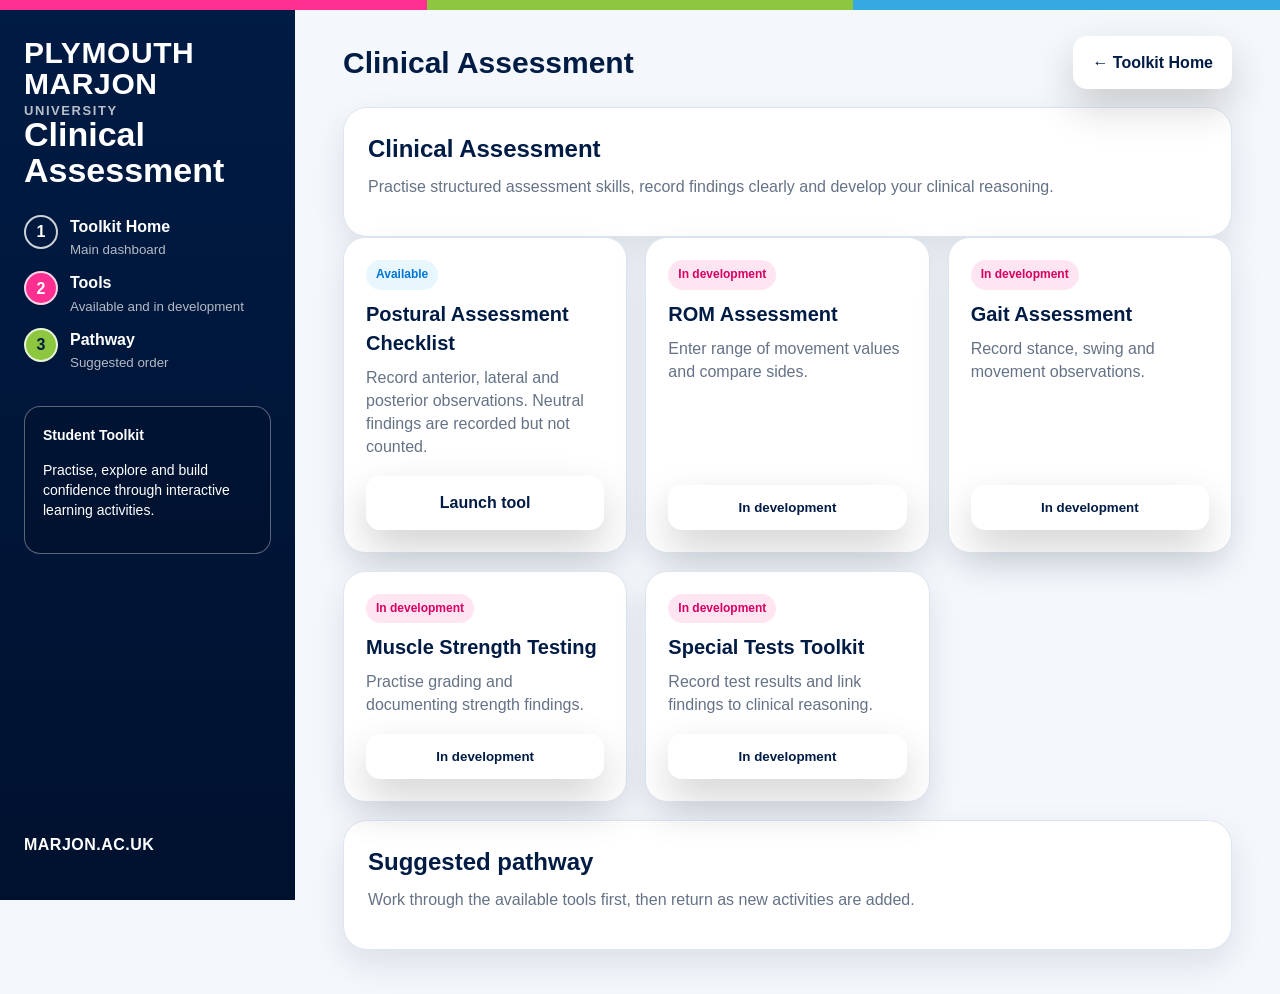
==== assessment/index.html @ 1f9415ce "Initial premium toolkit upload" ====
<!doctype html>
<html lang="en">
<head>
<meta charset="utf-8">
<meta name="viewport" content="width=device-width, initial-scale=1">
<title>Clinical Assessment | Marjon Sport Rehabilitation Toolkit</title>
<link rel="stylesheet" href="../css/styles.css">
</head>
<body>
<div class="accent-bar" aria-hidden="true"><span></span><span></span><span></span></div>
<div class="app-shell">
<aside class="sidebar">
  <div class="logo">PLYMOUTH<br>MARJON<small>UNIVERSITY</small></div>
  <p class="sidebar-title">Clinical<br>Assessment</p>
  <nav class="steps"><a href="../index.html"><span>1</span><div>Toolkit Home<small>Main dashboard</small></div></a>
<a href="#tools"><span>2</span><div>Tools<small>Available and in development</small></div></a>
<a href="#pathway"><span>3</span><div>Pathway<small>Suggested order</small></div></a></nav>
  <section class="about"><strong>Student Toolkit</strong><p>Practise, explore and build confidence through interactive learning activities.</p></section>
  <p class="site">MARJON.AC.UK</p>
</aside>
<main class="content">
  <div class="top-row">
    <h1>Clinical Assessment</h1>
    <div class="toolbar"><a class="button" href="../index.html">← Toolkit Home</a></div>
  </div>
  <section class="card">
    <h2>Clinical Assessment</h2>
    <p>Practise structured assessment skills, record findings clearly and develop your clinical reasoning.</p>
  </section>
  <section id="tools">
    <div class="dashboard-grid"><article class="tool-card">
          <div><span class="status ">Available</span><strong>Postural Assessment Checklist</strong><p>Record anterior, lateral and posterior observations. Neutral findings are recorded but not counted.</p></div>
          <a class="button primary" href="postural-assessment.html">Launch tool</a>
        </article><article class="tool-card">
          <div><span class="status soon">In development</span><strong>ROM Assessment</strong><p>Enter range of movement values and compare sides.</p></div>
          <button class="button" disabled>In development</button>
        </article><article class="tool-card">
          <div><span class="status soon">In development</span><strong>Gait Assessment</strong><p>Record stance, swing and movement observations.</p></div>
          <button class="button" disabled>In development</button>
        </article><article class="tool-card">
          <div><span class="status soon">In development</span><strong>Muscle Strength Testing</strong><p>Practise grading and documenting strength findings.</p></div>
          <button class="button" disabled>In development</button>
        </article><article class="tool-card">
          <div><span class="status soon">In development</span><strong>Special Tests Toolkit</strong><p>Record test results and link findings to clinical reasoning.</p></div>
          <button class="button" disabled>In development</button>
        </article></div>
  </section>
  <section class="card" id="pathway" style="margin-top:18px">
    <h2>Suggested pathway</h2>
    <p>Work through the available tools first, then return as new activities are added.</p>
  </section>
</main>
</div>
</body>
</html>
---- css/styles.css ----
:root{
  --navy:#001B44;
  --navy2:#00112E;
  --pink:#FF2F92;
  --blue:#35A9E1;
  --green:#8DC63F;
  --cyan:#6FE7F2;
  --purple:#8B5CF6;
  --orange:#FF9F1C;
  --bg:#F4F7FB;
  --card:#FFFFFF;
  --ink:#102033;
  --muted:#657286;
  --border:#DDE6F0;
  --shadow:0 24px 70px rgba(0,27,68,.18);
  --soft-shadow:0 14px 34px rgba(0,27,68,.10);
}
*{box-sizing:border-box}
html{scroll-behavior:smooth}
body{margin:0;font-family:Arial,Helvetica,sans-serif;background:var(--bg);color:var(--ink);line-height:1.45}
a{color:inherit}
.accent-bar{height:10px;display:grid;grid-template-columns:1fr 1fr 1fr}
.accent-bar span:nth-child(1){background:var(--pink)}
.accent-bar span:nth-child(2){background:var(--green)}
.accent-bar span:nth-child(3){background:var(--blue)}

.hero{
  min-height:94vh;
  color:white;
  position:relative;
  overflow:hidden;
  background:
    radial-gradient(circle at 15% 20%, rgba(255,47,146,.34), transparent 26%),
    radial-gradient(circle at 80% 22%, rgba(53,169,225,.34), transparent 28%),
    radial-gradient(circle at 65% 85%, rgba(141,198,63,.27), transparent 30%),
    linear-gradient(135deg,var(--navy),var(--navy2));
}
.hero:before{
  content:"";
  position:absolute;
  inset:-30%;
  background:
    linear-gradient(115deg, transparent 35%, rgba(255,255,255,.08), transparent 50%),
    radial-gradient(circle, rgba(255,255,255,.14) 1px, transparent 1px);
  background-size:100% 100%, 34px 34px;
  animation:floatGlow 16s linear infinite;
  opacity:.75;
}
@keyframes floatGlow{
  from{transform:translate3d(0,0,0) rotate(0deg)}
  to{transform:translate3d(3%,2%,0) rotate(6deg)}
}
.hero-inner{position:relative;z-index:1;max-width:1220px;margin:0 auto;padding:34px clamp(18px,4vw,48px) 54px}
.hero-nav{display:flex;justify-content:space-between;gap:18px;align-items:center;margin-bottom:82px}
.logo{font-weight:900;font-size:30px;line-height:1.02;letter-spacing:.02em}
.logo small{display:block;font-size:13px;letter-spacing:.12em;color:rgba(255,255,255,.72);margin-top:5px}
.nav-links{display:flex;gap:10px;flex-wrap:wrap}
.nav-links a{color:white;text-decoration:none;border:1px solid rgba(255,255,255,.28);border-radius:999px;padding:10px 13px;font-weight:800;background:rgba(255,255,255,.08);backdrop-filter:blur(8px)}
.hero-grid{display:grid;grid-template-columns:minmax(0,1.05fr) minmax(330px,.95fr);gap:38px;align-items:center}
.kicker{display:inline-flex;border:1px solid rgba(255,255,255,.25);background:rgba(255,255,255,.10);padding:8px 12px;border-radius:999px;font-weight:900;margin-bottom:18px}
h1{font-size:clamp(44px,7vw,86px);line-height:.96;margin:0;letter-spacing:-.04em}
.hero-copy p{font-size:21px;color:rgba(255,255,255,.82);max-width:680px;margin:20px 0 0}
.hero-actions{display:flex;gap:14px;flex-wrap:wrap;margin-top:30px}
.button{
  display:inline-flex;align-items:center;justify-content:center;gap:8px;
  border-radius:14px;padding:14px 18px;font-weight:900;text-decoration:none;border:1px solid rgba(255,255,255,.35);
  background:white;color:var(--navy);box-shadow:0 18px 42px rgba(0,0,0,.18)
}
.button.secondary{background:rgba(255,255,255,.10);color:white;backdrop-filter:blur(8px)}
.device{
  min-height:480px;border:1px solid rgba(255,255,255,.16);border-radius:34px;
  background:linear-gradient(180deg,rgba(255,255,255,.18),rgba(255,255,255,.07));
  box-shadow:0 30px 90px rgba(0,0,0,.30);backdrop-filter:blur(12px);
  padding:20px;position:relative;overflow:hidden;
}
.device-top{display:flex;gap:8px;margin-bottom:18px}.device-top span{width:11px;height:11px;border-radius:999px;background:white;opacity:.5}
.pulse-card{border:1px solid rgba(255,255,255,.16);border-radius:22px;background:rgba(255,255,255,.10);padding:18px;margin-bottom:14px}
.pulse-card strong{display:block;font-size:17px;margin-bottom:8px}
.metric-row{display:grid;grid-template-columns:1fr 1fr;gap:12px}
.metric{border-radius:18px;padding:16px;background:rgba(255,255,255,.10)}
.metric small{color:rgba(255,255,255,.68);font-weight:900}.metric b{display:block;font-size:30px;margin-top:3px}
.trace{height:120px;border-radius:20px;background:
  linear-gradient(180deg,rgba(255,255,255,.10),rgba(255,255,255,.04)),
  repeating-linear-gradient(90deg,rgba(255,255,255,.08) 0 1px,transparent 1px 38px);
  position:relative;overflow:hidden
}
.trace:after{
  content:"";position:absolute;left:-20%;right:-20%;top:46%;height:4px;border-radius:99px;
  background:linear-gradient(90deg,transparent,var(--green),var(--blue),var(--pink),transparent);
  animation:trace 3s ease-in-out infinite;
}
@keyframes trace{0%,100%{transform:translateY(28px)}50%{transform:translateY(-22px)}}

.main{max-width:1220px;margin:0 auto;padding:46px clamp(18px,4vw,48px)}
.section-head{display:flex;justify-content:space-between;gap:18px;align-items:end;margin-bottom:18px}
.section-head h2{font-size:34px;color:var(--navy);margin:0}
.section-head p{margin:6px 0 0;color:var(--muted);font-size:17px}
.dashboard-grid{display:grid;grid-template-columns:repeat(3,minmax(0,1fr));gap:18px}
.tile{
  position:relative;overflow:hidden;min-height:260px;border-radius:26px;padding:24px;color:white;text-decoration:none;
  box-shadow:var(--soft-shadow);transition:transform .25s ease, box-shadow .25s ease;
  background:linear-gradient(135deg,var(--navy),#102B6F)
}
.tile:hover{transform:translateY(-7px);box-shadow:var(--shadow)}
.tile:after{content:"";position:absolute;width:260px;height:260px;border-radius:50%;right:-90px;top:-90px;background:rgba(255,255,255,.16)}
.tile.pink{background:linear-gradient(135deg,#B5165A,var(--pink))}
.tile.blue{background:linear-gradient(135deg,#006EA3,var(--blue))}
.tile.green{background:linear-gradient(135deg,#477A19,var(--green))}
.tile.purple{background:linear-gradient(135deg,#40216E,var(--purple))}
.tile.orange{background:linear-gradient(135deg,#B65C00,var(--orange))}
.tile.cyan{background:linear-gradient(135deg,#006B78,var(--cyan))}
.tile-content{position:relative;z-index:1;display:flex;flex-direction:column;min-height:212px}
.icon{font-size:46px;margin-bottom:18px}
.tile h3{font-size:28px;line-height:1;margin:0 0 10px}
.tile p{color:rgba(255,255,255,.82);margin:0;font-size:16px}
.tile-footer{margin-top:auto;display:flex;justify-content:space-between;gap:12px;align-items:center}
.badge{display:inline-flex;width:max-content;border-radius:999px;background:rgba(255,255,255,.18);border:1px solid rgba(255,255,255,.28);padding:7px 10px;font-size:12px;font-weight:900}
.launch{font-weight:900}

.cards{display:grid;grid-template-columns:1fr 1fr;gap:18px}
.card{background:white;border:1px solid var(--border);border-radius:24px;padding:24px;box-shadow:var(--soft-shadow)}
.card h2,.card h3{color:var(--navy);margin:0 0 8px}.card p{color:var(--muted);margin:0 0 14px}
.pathway{display:flex;flex-wrap:wrap;gap:8px;margin-top:14px}
.step{border-radius:999px;background:#F1F6FB;border:1px solid var(--border);padding:8px 11px;font-weight:900;color:var(--navy)}
.new-tool{display:flex;justify-content:space-between;gap:18px;align-items:center;border-radius:18px;background:linear-gradient(135deg,#fff,#F6FBFF);border:1px solid var(--border);padding:18px;margin-top:14px}
.new-tool strong{font-size:20px;color:var(--navy)}.new-tool span{color:var(--muted)}
.footer{padding:32px clamp(18px,4vw,48px);text-align:center;color:var(--muted)}

.app-shell{display:grid;grid-template-columns:295px 1fr;min-height:calc(100vh - 10px)}
.sidebar{background:linear-gradient(180deg,var(--navy),#00112E);color:white;padding:28px 24px;position:sticky;top:0;align-self:start;min-height:calc(100vh - 10px)}
.sidebar-title{font-size:34px;line-height:1.05;font-weight:900;margin:0 0 26px}
.steps{display:grid;gap:12px}
.steps a{text-decoration:none;display:flex;gap:12px;align-items:flex-start;color:white;font-weight:800}
.steps a span{width:34px;min-width:34px;height:34px;display:grid;place-items:center;border-radius:999px;border:2px solid rgba(255,255,255,.8)}
.steps small{display:block;margin-top:2px;color:rgba(255,255,255,.7);font-weight:500}
.steps a:nth-child(2) span{background:var(--pink)}
.steps a:nth-child(3) span{background:var(--green);color:var(--navy)}
.steps a:nth-child(4) span{background:var(--blue)}
.steps a:nth-child(5) span{background:var(--pink)}
.steps a:nth-child(6) span{background:var(--green);color:var(--navy)}
.about{margin-top:34px;border:1px solid rgba(255,255,255,.35);background:rgba(0,0,0,.12);border-radius:16px;padding:18px;font-size:14px}
.site{position:absolute;bottom:28px;font-weight:900;letter-spacing:.03em}
.content{max-width:1240px;width:100%;padding:26px clamp(18px,4vw,48px) 44px}
.top-row{display:flex;justify-content:space-between;gap:16px;align-items:center;margin-bottom:18px}
.top-row h1{font-size:30px;color:var(--navy);letter-spacing:0;line-height:1.2}
.toolbar{display:flex;gap:12px}
.tool-card{
  background:white;border:1px solid var(--border);border-radius:22px;padding:22px;box-shadow:var(--soft-shadow);
  display:flex;flex-direction:column;justify-content:space-between;min-height:210px
}
.tool-card strong{display:block;font-size:20px;color:var(--navy);margin-bottom:8px}
.tool-card p{color:var(--muted);margin:0 0 18px}
.status{display:inline-flex;width:max-content;border-radius:999px;padding:6px 10px;font-size:12px;font-weight:900;background:#E8F6FD;color:#0076D7;margin-bottom:10px}
.status.soon{background:#FFE4F1;color:#D80062}

@media(max-width:1050px){
  .hero-grid,.dashboard-grid,.cards{grid-template-columns:1fr}
  .hero-nav{align-items:flex-start;flex-direction:column;margin-bottom:42px}
  .app-shell{grid-template-columns:1fr}
  .sidebar{position:relative;min-height:auto}
  .site{display:none}
}
@media(max-width:680px){
  .nav-links{display:none}
  .device{min-height:380px}
  .metric-row{grid-template-columns:1fr}
  .new-tool{display:block}
  .new-tool .button{margin-top:14px;width:100%}
}
@media print{
  .accent-bar,.hero,.sidebar,.toolbar{display:none}
  .main,.content{max-width:none;padding:0}
  .card,.tool-card{box-shadow:none;page-break-inside:avoid}
}
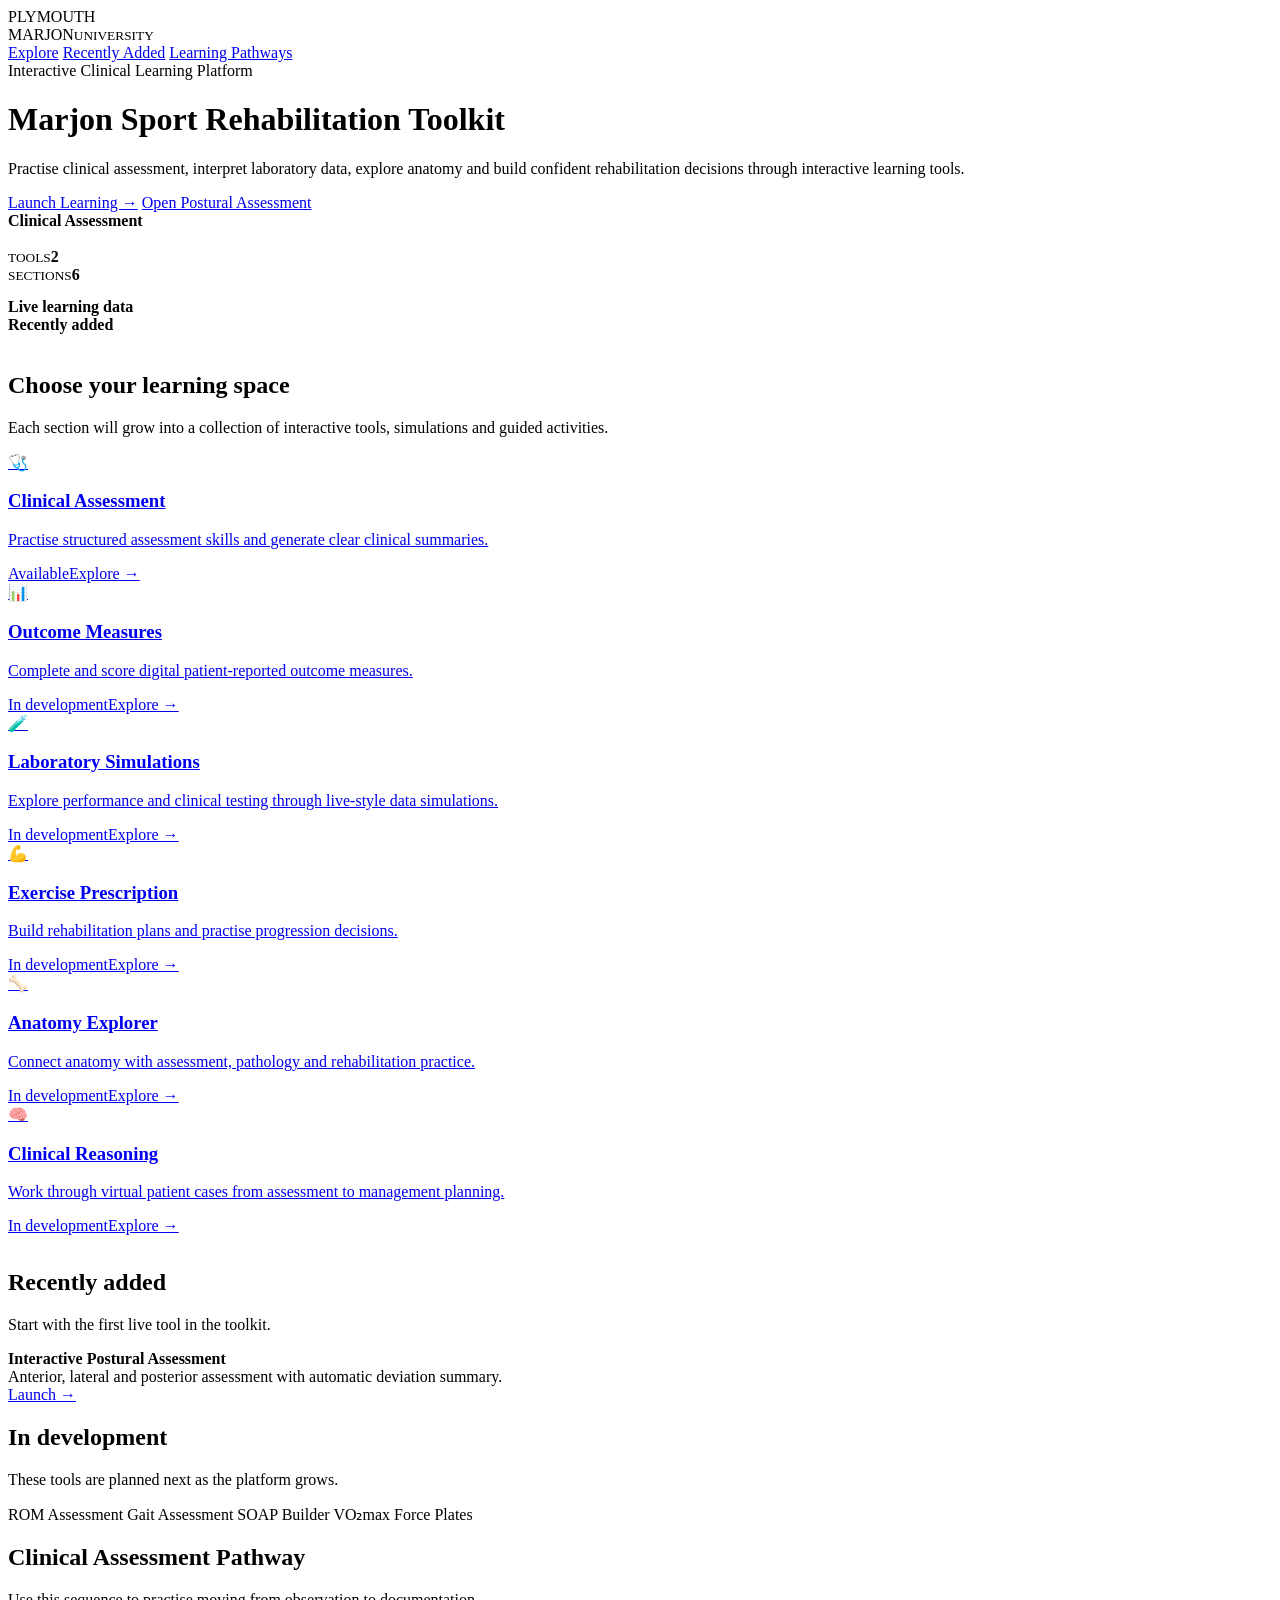
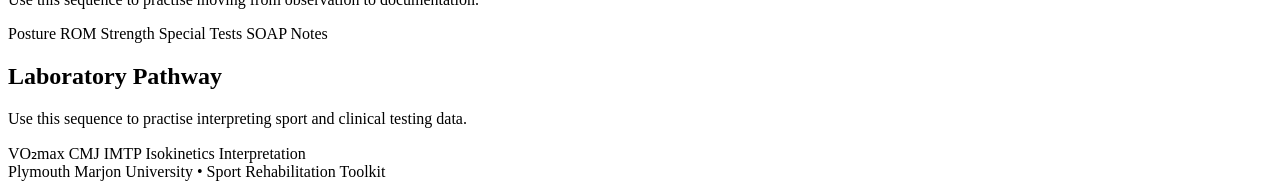
==== commit 95cf683e: "Added ROM assessment" ====
--- a/assessment/index.html
+++ b/assessment/index.html
@@ -3,53 +3,176 @@
 <head>
 <meta charset="utf-8">
 <meta name="viewport" content="width=device-width, initial-scale=1">
-<title>Clinical Assessment | Marjon Sport Rehabilitation Toolkit</title>
-<link rel="stylesheet" href="../css/styles.css">
+<title>Marjon Sport Rehabilitation Toolkit</title>
+<link rel="stylesheet" href="css/styles.css">
 </head>
 <body>
 <div class="accent-bar" aria-hidden="true"><span></span><span></span><span></span></div>
-<div class="app-shell">
-<aside class="sidebar">
-  <div class="logo">PLYMOUTH<br>MARJON<small>UNIVERSITY</small></div>
-  <p class="sidebar-title">Clinical<br>Assessment</p>
-  <nav class="steps"><a href="../index.html"><span>1</span><div>Toolkit Home<small>Main dashboard</small></div></a>
-<a href="#tools"><span>2</span><div>Tools<small>Available and in development</small></div></a>
-<a href="#pathway"><span>3</span><div>Pathway<small>Suggested order</small></div></a></nav>
-  <section class="about"><strong>Student Toolkit</strong><p>Practise, explore and build confidence through interactive learning activities.</p></section>
-  <p class="site">MARJON.AC.UK</p>
-</aside>
-<main class="content">
-  <div class="top-row">
-    <h1>Clinical Assessment</h1>
-    <div class="toolbar"><a class="button" href="../index.html">← Toolkit Home</a></div>
+
+<header class="hero">
+  <div class="hero-inner">
+    <nav class="hero-nav">
+      <div class="logo">PLYMOUTH<br>MARJON<small>UNIVERSITY</small></div>
+      <div class="nav-links">
+        <a href="#dashboard">Explore</a>
+        <a href="#recent">Recently Added</a>
+        <a href="#pathways">Learning Pathways</a>
+      </div>
+    </nav>
+
+    <div class="hero-grid">
+      <div class="hero-copy">
+        <span class="kicker">Interactive Clinical Learning Platform</span>
+        <h1>Marjon Sport Rehabilitation Toolkit</h1>
+        <p>Practise clinical assessment, interpret laboratory data, explore anatomy and build confident rehabilitation decisions through interactive learning tools.</p>
+        <div class="hero-actions">
+          <a class="button" href="#dashboard">Launch Learning →</a>
+          <a class="button secondary" href="assessment/postural-assessment.html">Open Postural Assessment</a>
+        </div>
+      </div>
+
+      <div class="device" aria-label="Toolkit preview panel">
+        <div class="device-top"><span></span><span></span><span></span></div>
+        <div class="pulse-card">
+          <strong>Clinical Assessment</strong>
+          <p style="margin:0;color:rgba(255,255,255,.72)">Posture • ROM • Strength • Special Tests</p>
+        </div>
+        <div class="metric-row">
+          <div class="metric"><small>TOOLS</small><b>2</b></div>
+          <div class="metric"><small>SECTIONS</small><b>6</b></div>
+        </div>
+        <div class="pulse-card" style="margin-top:14px">
+          <strong>Live learning data</strong>
+          <div class="trace"></div>
+        </div>
+        <div class="pulse-card">
+          <strong>Recently added</strong>
+          <p style="margin:0;color:rgba(255,255,255,.72)">Interactive Postural Assessment + ROM Assessment</p>
+        </div>
+      </div>
+    </div>
   </div>
-  <section class="card">
-    <h2>Clinical Assessment</h2>
-    <p>Practise structured assessment skills, record findings clearly and develop your clinical reasoning.</p>
+</header>
+
+<main class="main">
+  <section id="dashboard">
+    <div class="section-head">
+      <div>
+        <h2>Choose your learning space</h2>
+        <p>Each section will grow into a collection of interactive tools, simulations and guided activities.</p>
+      </div>
+    </div>
+
+    <div class="dashboard-grid">
+      <a class="tile pink" href="assessment/index.html">
+        <div class="tile-content">
+          <div class="icon">🩺</div>
+          <h3>Clinical Assessment</h3>
+          <p>Practise structured assessment skills and generate clear clinical summaries.</p>
+          <div class="tile-footer"><span class="badge">Available</span><span class="launch">Explore →</span></div>
+        </div>
+      </a>
+
+      <a class="tile blue" href="outcome-measures/index.html">
+        <div class="tile-content">
+          <div class="icon">📊</div>
+          <h3>Outcome Measures</h3>
+          <p>Complete and score digital patient-reported outcome measures.</p>
+          <div class="tile-footer"><span class="badge">In development</span><span class="launch">Explore →</span></div>
+        </div>
+      </a>
+
+      <a class="tile green" href="laboratory/index.html">
+        <div class="tile-content">
+          <div class="icon">🧪</div>
+          <h3>Laboratory Simulations</h3>
+          <p>Explore performance and clinical testing through live-style data simulations.</p>
+          <div class="tile-footer"><span class="badge">In development</span><span class="launch">Explore →</span></div>
+        </div>
+      </a>
+
+      <a class="tile orange" href="exercise-prescription/index.html">
+        <div class="tile-content">
+          <div class="icon">💪</div>
+          <h3>Exercise Prescription</h3>
+          <p>Build rehabilitation plans and practise progression decisions.</p>
+          <div class="tile-footer"><span class="badge">In development</span><span class="launch">Explore →</span></div>
+        </div>
+      </a>
+
+      <a class="tile purple" href="anatomy/index.html">
+        <div class="tile-content">
+          <div class="icon">🦴</div>
+          <h3>Anatomy Explorer</h3>
+          <p>Connect anatomy with assessment, pathology and rehabilitation practice.</p>
+          <div class="tile-footer"><span class="badge">In development</span><span class="launch">Explore →</span></div>
+        </div>
+      </a>
+
+      <a class="tile cyan" href="clinical-reasoning/index.html">
+        <div class="tile-content">
+          <div class="icon">🧠</div>
+          <h3>Clinical Reasoning</h3>
+          <p>Work through virtual patient cases from assessment to management planning.</p>
+          <div class="tile-footer"><span class="badge">In development</span><span class="launch">Explore →</span></div>
+        </div>
+      </a>
+    </div>
   </section>
-  <section id="tools">
-    <div class="dashboard-grid"><article class="tool-card">
-          <div><span class="status ">Available</span><strong>Postural Assessment Checklist</strong><p>Record anterior, lateral and posterior observations. Neutral findings are recorded but not counted.</p></div>
-          <a class="button primary" href="postural-assessment.html">Launch tool</a>
-        </article><article class="tool-card">
-          <div><span class="status soon">In development</span><strong>ROM Assessment</strong><p>Enter range of movement values and compare sides.</p></div>
-          <button class="button" disabled>In development</button>
-        </article><article class="tool-card">
-          <div><span class="status soon">In development</span><strong>Gait Assessment</strong><p>Record stance, swing and movement observations.</p></div>
-          <button class="button" disabled>In development</button>
-        </article><article class="tool-card">
-          <div><span class="status soon">In development</span><strong>Muscle Strength Testing</strong><p>Practise grading and documenting strength findings.</p></div>
-          <button class="button" disabled>In development</button>
-        </article><article class="tool-card">
-          <div><span class="status soon">In development</span><strong>Special Tests Toolkit</strong><p>Record test results and link findings to clinical reasoning.</p></div>
-          <button class="button" disabled>In development</button>
-        </article></div>
+
+  <section class="cards" id="recent" style="margin-top:34px">
+    <div class="card">
+      <h2>Recently added</h2>
+      <p>Start with the first live tool in the toolkit.</p>
+      <div class="new-tool">
+        <div>
+          <strong>Interactive Postural Assessment</strong><br>
+          <span>Anterior, lateral and posterior assessment with automatic deviation summary.</span>
+        </div>
+        <a class="button" href="assessment/postural-assessment.html">Launch →</a>
+      </div>
+    </div>
+
+    <div class="card">
+      <h2>In development</h2>
+      <p>These tools are planned next as the platform grows.</p>
+      <div class="pathway">
+        <span class="step">ROM Assessment</span>
+        <span class="step">Gait Assessment</span>
+        <span class="step">SOAP Builder</span>
+        <span class="step">VO₂max</span>
+        <span class="step">Force Plates</span>
+      </div>
+    </div>
   </section>
-  <section class="card" id="pathway" style="margin-top:18px">
-    <h2>Suggested pathway</h2>
-    <p>Work through the available tools first, then return as new activities are added.</p>
+
+  <section class="cards" id="pathways" style="margin-top:18px">
+    <div class="card">
+      <h2>Clinical Assessment Pathway</h2>
+      <p>Use this sequence to practise moving from observation to documentation.</p>
+      <div class="pathway">
+        <span class="step">Posture</span>
+        <span class="step">ROM</span>
+        <span class="step">Strength</span>
+        <span class="step">Special Tests</span>
+        <span class="step">SOAP Notes</span>
+      </div>
+    </div>
+
+    <div class="card">
+      <h2>Laboratory Pathway</h2>
+      <p>Use this sequence to practise interpreting sport and clinical testing data.</p>
+      <div class="pathway">
+        <span class="step">VO₂max</span>
+        <span class="step">CMJ</span>
+        <span class="step">IMTP</span>
+        <span class="step">Isokinetics</span>
+        <span class="step">Interpretation</span>
+      </div>
+    </div>
   </section>
 </main>
-</div>
+
+<footer class="footer">Plymouth Marjon University • Sport Rehabilitation Toolkit</footer>
 </body>
-</html>+</html>
